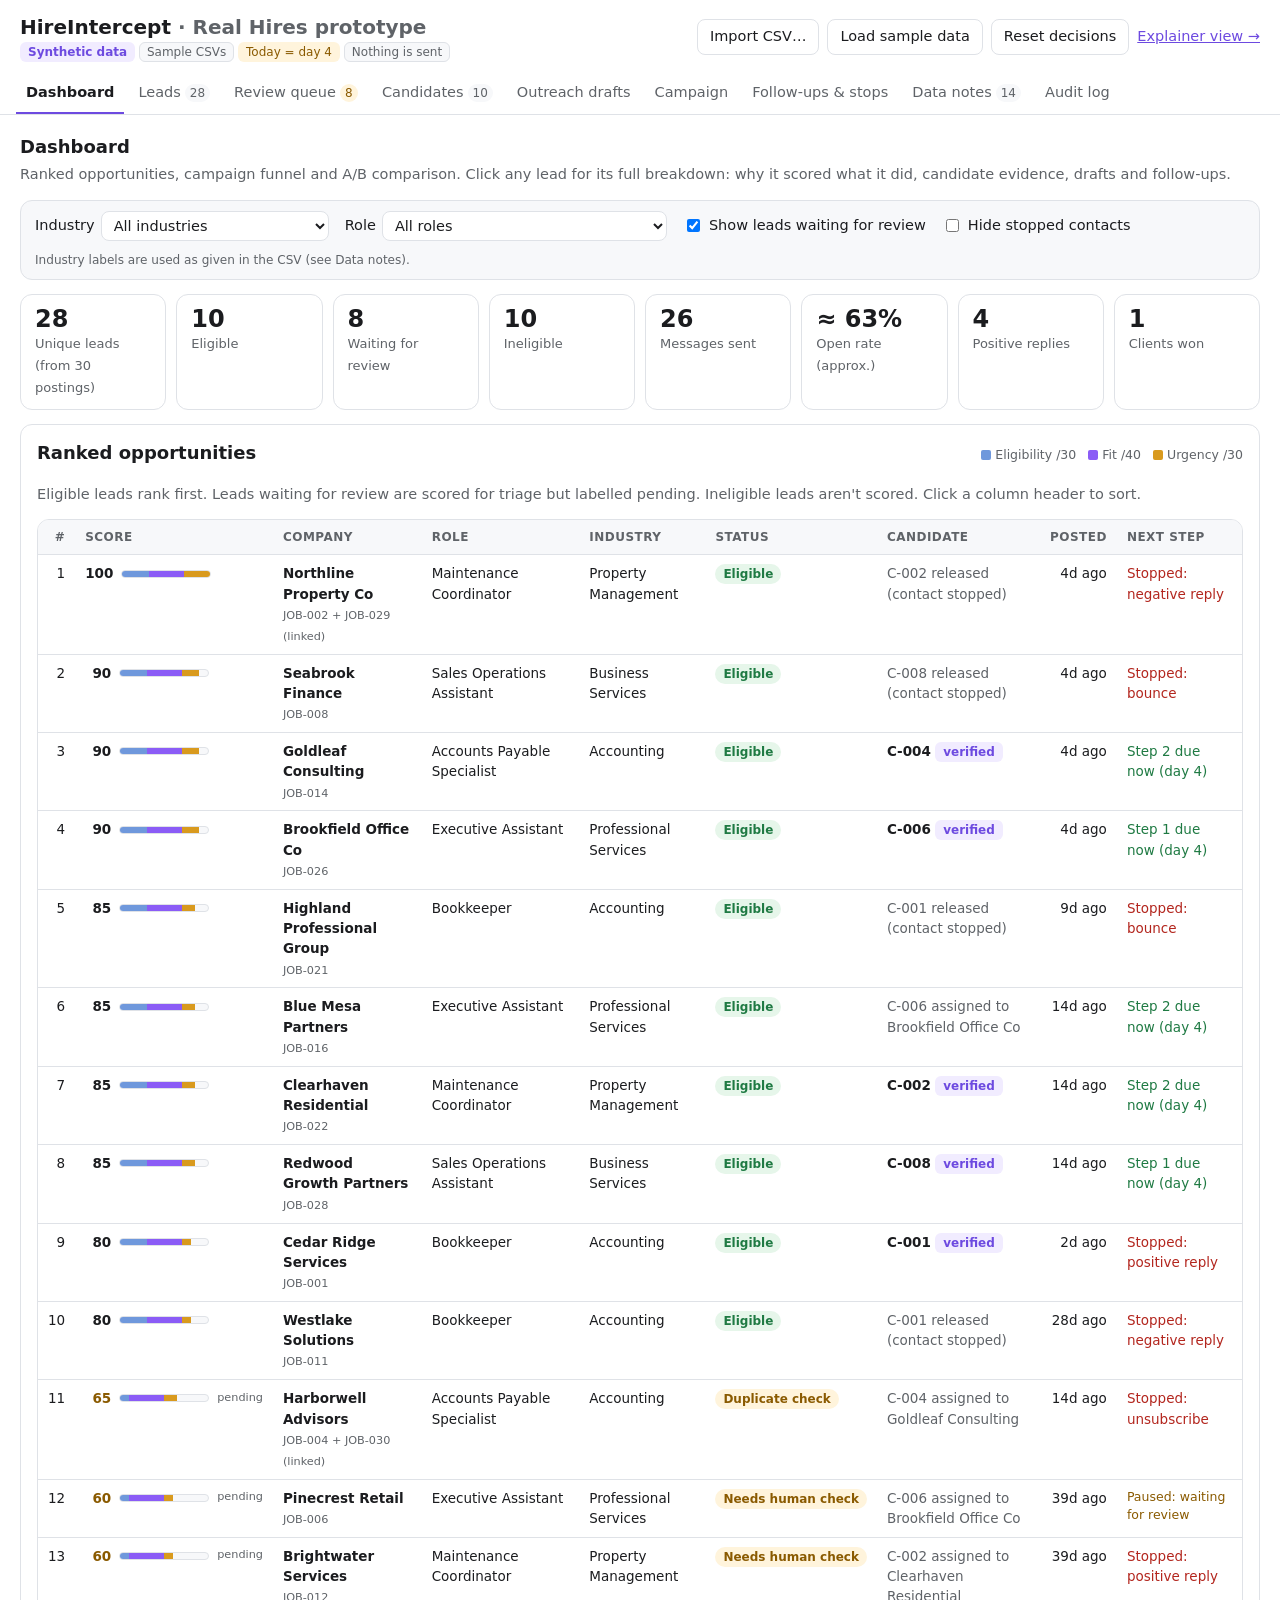
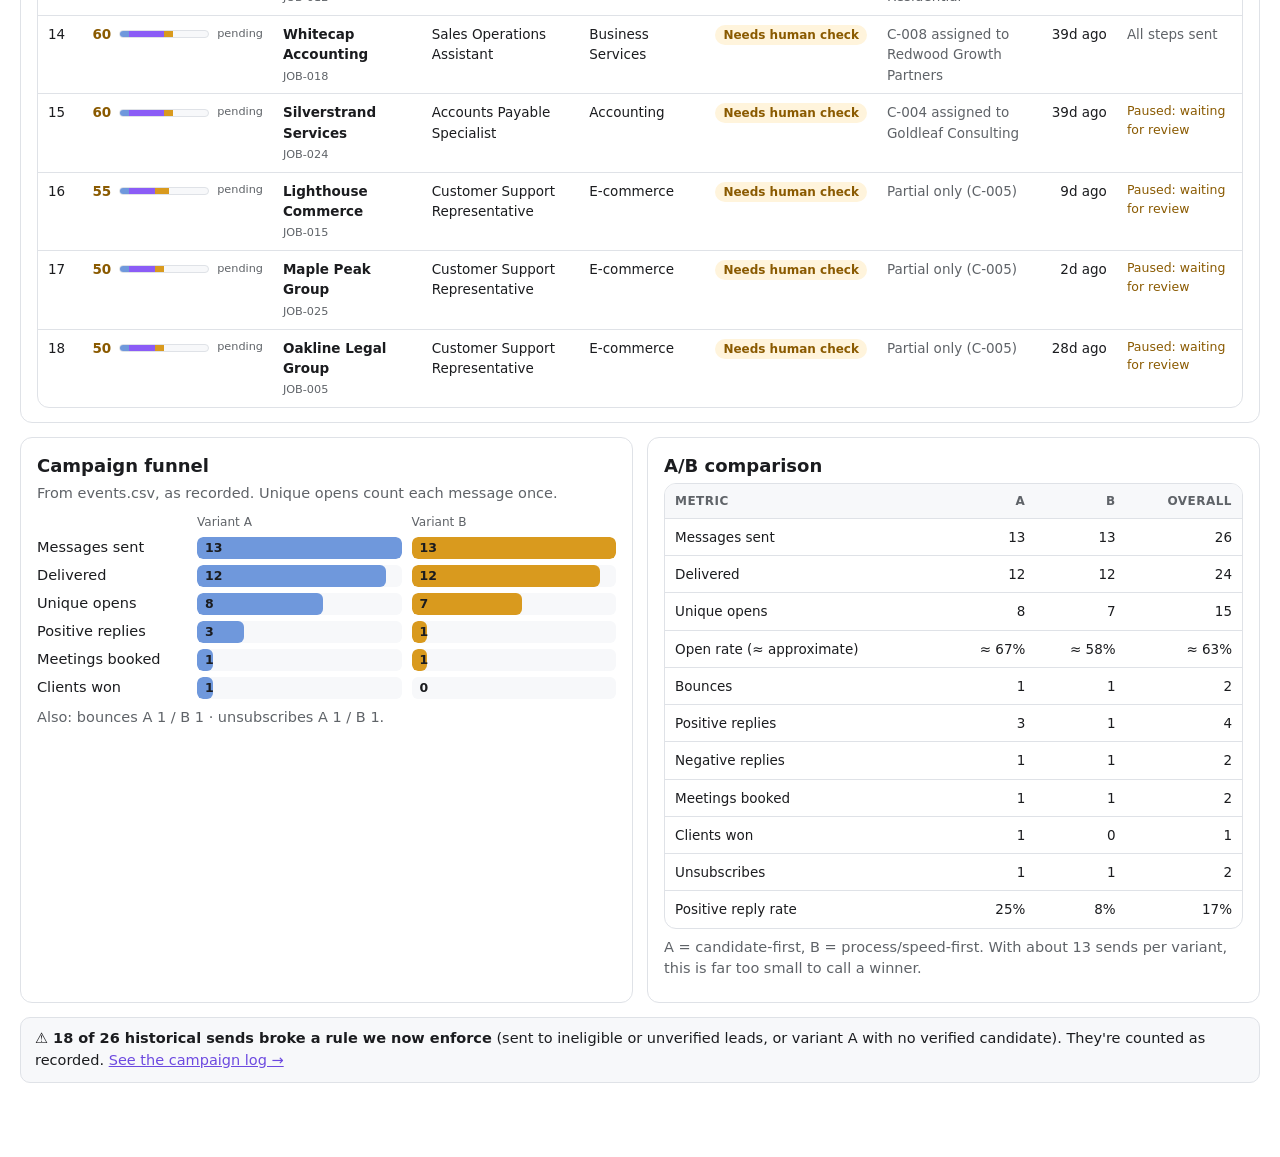
==== Actual build demo/index.html @ b1de64bb "front UI" ====
<!doctype html>
<html lang="en">
<head>
<meta charset="utf-8">
<meta name="viewport" content="width=device-width, initial-scale=1">
<!-- S4: no network calls. Only this folder's own scripts and styles can load. -->
<meta http-equiv="Content-Security-Policy" content="default-src 'none'; script-src 'self' file:; style-src 'self' file:; img-src 'self' data:; connect-src 'none'; form-action 'none'; base-uri 'none'">
<title>HireIntercept</title>
<link rel="stylesheet" href="styles.css">
</head>
<body>
<header class="top">
  <div class="bar-row">
    <div class="brand">
      <h1>HireIntercept <span class="muted">· Real Hires prototype</span></h1>
      <small id="source"></small>
    </div>
    <div class="actions">
      <button id="import-btn" title="Import jobs, candidates or events CSV files. The type is detected from the header row.">Import CSV…</button>
      <input id="import-file" type="file" accept=".csv,text/csv" multiple hidden>
      <button id="sample-btn" title="Go back to the embedded sample files">Load sample data</button>
      <button id="reset-btn" title="Clear reviewer decisions, candidate moves and simulated events">Reset decisions</button>
      <a href="explainer.html">Explainer view →</a>
    </div>
  </div>
  <nav class="tabs" id="tabs" aria-label="Sections"></nav>
</header>
<main id="main"><p class="muted">Loading…</p></main>
<dialog id="lead-dialog" aria-label="Lead details"></dialog>

<script src="js/rules.js"></script>
<script src="js/csv.js"></script>
<script src="js/sample-data.js"></script>
<script src="js/sources.js"></script>
<script src="js/normalize.js"></script>
<script src="js/dedup.js"></script>
<script src="js/eligibility.js"></script>
<script src="js/matching.js"></script>
<script src="js/scoring.js"></script>
<script src="js/campaign.js"></script>
<script src="js/assignment.js"></script>
<script src="js/followups.js"></script>
<script src="js/metrics.js"></script>
<script src="js/outreach.js"></script>
<script src="js/quality.js"></script>
<script src="js/pipeline.js"></script>
<script src="js/store.js"></script>
<script src="js/ui.js"></script>
<script src="js/app.js"></script>
</body>
</html>
---- Actual build demo/styles.css ----
/* HireIntercept prototype: shared styles for index.html and explainer.html */
:root {
  --bg: #ffffff; --fg: #1b1c1f; --muted: #5f6368; --line: #dfe2e7; --panel: #f7f8fa; --box: #ffffff;
  --accent: #6d4ae0; --accent-bg: #f1ecff;
  --ok: #1f7a43; --ok-bg: #e6f6ea; --warn: #8a5a00; --warn-bg: #fff4dc; --no: #6b6f76; --no-bg: #eef0f4;
  --bad: #b3261e; --bad-bg: #fdecea;
  --e: #6f98dc; --f: #8b5cf6; --u: #d99a1e;
}
@media (prefers-color-scheme: dark) {
  :root:not([data-theme="light"]) {
    --bg: #16171a; --fg: #ececec; --muted: #a3a7ae; --line: #33363c; --panel: #1d1f23; --box: #202226;
    --accent: #a98bf7; --accent-bg: #2c2140;
    --ok: #6fd296; --ok-bg: #1b3324; --warn: #e3ae45; --warn-bg: #3a2f17; --no: #a3a7ae; --no-bg: #26282d;
    --bad: #f28b82; --bad-bg: #3b1d1b;
  }
}
:root[data-theme="dark"] {
  --bg: #16171a; --fg: #ececec; --muted: #a3a7ae; --line: #33363c; --panel: #1d1f23; --box: #202226;
  --accent: #a98bf7; --accent-bg: #2c2140;
  --ok: #6fd296; --ok-bg: #1b3324; --warn: #e3ae45; --warn-bg: #3a2f17; --no: #a3a7ae; --no-bg: #26282d;
  --bad: #f28b82; --bad-bg: #3b1d1b;
}

* { box-sizing: border-box; }
html { -webkit-text-size-adjust: 100%; }
body { margin: 0; background: var(--bg); color: var(--fg); font: 14.5px/1.5 system-ui, -apple-system, "Segoe UI", sans-serif; }
a { color: var(--accent); }
button, select, input { font: inherit; color: inherit; }
button { cursor: pointer; border: 1px solid var(--line); background: var(--box); border-radius: 8px; padding: 6px 12px; }
button:hover { border-color: var(--accent); }
button.primary { background: var(--accent); border-color: var(--accent); color: #fff; }
button.small { padding: 3px 9px; font-size: 13px; }
button:focus-visible, a:focus-visible, tr:focus-visible, select:focus-visible { outline: 2px solid var(--accent); outline-offset: 2px; }
select, input[type="number"] { border: 1px solid var(--line); background: var(--box); border-radius: 8px; padding: 5px 8px; }
h1 { font-size: 20px; margin: 0; }
h2 { font-size: 18px; margin: 0 0 4px; }
h3 { font-size: 15px; margin: 0 0 6px; }
p { margin: 0 0 8px; }
.muted { color: var(--muted); }
small { color: var(--muted); }

/* header + tabs */
header.top { position: sticky; top: 0; z-index: 5; background: var(--bg); border-bottom: 1px solid var(--line); }
.bar-row { display: flex; flex-wrap: wrap; gap: 10px 16px; align-items: center; justify-content: space-between; padding: 12px 20px; }
.bar-row .actions { display: flex; flex-wrap: wrap; gap: 8px; align-items: center; }
.brand small { display: block; }
nav.tabs { display: flex; gap: 4px; overflow-x: auto; padding: 0 16px; scrollbar-width: thin; }
nav.tabs button { border: 0; border-bottom: 2px solid transparent; border-radius: 0; background: none; padding: 8px 10px; white-space: nowrap; color: var(--muted); }
nav.tabs button.on { color: var(--fg); border-bottom-color: var(--accent); font-weight: 600; }
nav.tabs .count { display: inline-block; min-width: 18px; padding: 0 5px; margin-left: 4px; border-radius: 9px; background: var(--panel); font-size: 12px; text-align: center; }
nav.tabs .count.warn { background: var(--warn-bg); color: var(--warn); }

main { max-width: 1280px; margin: 0 auto; padding: 18px 20px 60px; }
section.view > .intro { margin-bottom: 14px; }
.grid { display: grid; gap: 14px; }
.cols-2 { grid-template-columns: repeat(auto-fit, minmax(340px, 1fr)); }
.cols-3 { grid-template-columns: repeat(auto-fit, minmax(260px, 1fr)); }
.card { background: var(--box); border: 1px solid var(--line); border-radius: 12px; padding: 14px 16px; min-width: 0; }
.card.soft { background: var(--panel); }
.card + .card { margin-top: 0; }
.stack > * + * { margin-top: 14px; }

/* KPI tiles */
.kpis { display: grid; grid-template-columns: repeat(auto-fit, minmax(140px, 1fr)); gap: 10px; margin-bottom: 14px; }
.kpi { border: 1px solid var(--line); border-radius: 12px; padding: 10px 14px; background: var(--box); }
.kpi b { display: block; font-size: 24px; line-height: 1.2; font-variant-numeric: tabular-nums; }
.kpi span { color: var(--muted); font-size: 13px; }

/* filters */
.filters { display: flex; flex-wrap: wrap; gap: 10px 16px; align-items: center; margin-bottom: 14px; padding: 10px 14px; border: 1px solid var(--line); border-radius: 12px; background: var(--panel); }
.filters label { display: flex; gap: 6px; align-items: center; }
.chips { display: flex; flex-wrap: wrap; gap: 6px; }
.chips button { border-radius: 999px; padding: 3px 11px; font-size: 13px; }
.chips button.on { border-color: var(--accent); color: var(--accent); font-weight: 600; }

/* tables */
.table-wrap { overflow-x: auto; border: 1px solid var(--line); border-radius: 12px; }
table { border-collapse: collapse; width: 100%; font-size: 13.5px; }
th, td { text-align: left; padding: 8px 10px; border-bottom: 1px solid var(--line); vertical-align: top; }
tbody tr:last-child td { border-bottom: 0; }
th { font-size: 12px; text-transform: uppercase; letter-spacing: .04em; color: var(--muted); background: var(--panel); white-space: nowrap; }
th.sortable { cursor: pointer; }
th.sortable:hover { color: var(--fg); }
table.click tbody tr { cursor: pointer; }
table.click tbody tr:hover { background: var(--panel); }
td.num, th.num { text-align: right; font-variant-numeric: tabular-nums; white-space: nowrap; }
ul.checks { list-style: none; padding-left: 0; }
tr.dim td { color: var(--muted); }

/* badges, tags, flags */
.badge { display: inline-block; padding: 1px 8px; border-radius: 999px; font-size: 12px; font-weight: 600; white-space: nowrap; }
.badge.ok { background: var(--ok-bg); color: var(--ok); }
.badge.warn { background: var(--warn-bg); color: var(--warn); }
.badge.no { background: var(--no-bg); color: var(--no); }
.badge.bad { background: var(--bad-bg); color: var(--bad); }
.tag { display: inline-block; padding: 0 7px; border-radius: 6px; font-size: 12px; background: var(--panel); border: 1px solid var(--line); white-space: nowrap; }
.tag.synthetic { background: var(--accent-bg); color: var(--accent); border-color: transparent; font-weight: 600; }
.tag.assume { background: var(--warn-bg); color: var(--warn); border-color: transparent; }
.flag { display: inline-block; color: var(--warn); font-size: 12.5px; }
.flags { margin: 4px 0 0; padding-left: 0; list-style: none; }
.flags li { color: var(--warn); font-size: 12.5px; }
.flags li::before { content: "⚠ "; }
ul.plain { margin: 4px 0; padding-left: 18px; }
ul.plain li { margin: 2px 0; }
.ev { color: var(--ok); }
.gap { color: var(--bad); }

/* score bar */
.score { display: inline-flex; align-items: center; gap: 8px; white-space: nowrap; }
.score b { min-width: 26px; text-align: right; font-variant-numeric: tabular-nums; }
.score .bar { display: inline-flex; width: 90px; height: 8px; border-radius: 4px; background: var(--panel); overflow: hidden; border: 1px solid var(--line); }
.score .bar i { display: block; height: 100%; }
.score .bar i.e { background: var(--e); } .score .bar i.f { background: var(--f); } .score .bar i.u { background: var(--u); }
.score.pending b { color: var(--warn); }
.legend { display: inline-flex; gap: 12px; font-size: 12.5px; color: var(--muted); }
.legend i { display: inline-block; width: 10px; height: 10px; border-radius: 2px; margin-right: 4px; vertical-align: -1px; }

/* score breakdown */
.parts { display: grid; gap: 8px; }
.part { display: grid; grid-template-columns: 120px 60px 1fr; gap: 10px; align-items: start; }
.part b { font-variant-numeric: tabular-nums; }

/* funnel bars */
.funnel-row { display: grid; grid-template-columns: 150px 1fr 1fr; gap: 10px; align-items: center; margin: 6px 0; }
.hbar { position: relative; height: 22px; background: var(--panel); border-radius: 6px; overflow: hidden; }
.hbar i { position: absolute; left: 0; top: 0; bottom: 0; border-radius: 6px; }
.hbar.a i { background: var(--e); } .hbar.b i { background: var(--u); }
.hbar span { position: relative; padding-left: 8px; line-height: 22px; font-size: 12.5px; font-weight: 600; font-variant-numeric: tabular-nums; }

/* drafts */
.draft { white-space: pre-wrap; font-size: 13.5px; background: var(--panel); border: 1px solid var(--line); border-radius: 10px; padding: 10px 12px; margin: 6px 0; }
.draft-head { display: flex; justify-content: space-between; gap: 8px; align-items: baseline; flex-wrap: wrap; }
.unavailable { border: 1px dashed var(--line); border-radius: 10px; padding: 10px 12px; color: var(--muted); }

/* steps */
.steps { display: flex; flex-wrap: wrap; gap: 6px; }
.step { border-radius: 8px; padding: 2px 8px; font-size: 12.5px; border: 1px solid var(--line); white-space: nowrap; }
.step.sent { background: var(--panel); }
.step.due { background: var(--ok-bg); color: var(--ok); border-color: transparent; font-weight: 600; }
.step.scheduled { background: var(--box); }
.step.cancelled { background: var(--bad-bg); color: var(--bad); border-color: transparent; text-decoration: line-through; }
.step.paused { background: var(--warn-bg); color: var(--warn); border-color: transparent; }

/* review cards */
.review { border-left: 4px solid var(--u); }
.compare { display: grid; grid-template-columns: 150px repeat(auto-fit, minmax(140px, 1fr)); gap: 0; border: 1px solid var(--line); border-radius: 10px; overflow: hidden; margin: 8px 0; font-size: 13px; }
.compare > div { padding: 5px 8px; border-bottom: 1px solid var(--line); }
.compare .k { color: var(--muted); background: var(--panel); }
.compare .diff { background: var(--warn-bg); color: var(--warn); font-weight: 600; }
.btns { display: flex; flex-wrap: wrap; gap: 8px; margin-top: 8px; }

/* banner + dialog */
.banner { padding: 10px 14px; border-radius: 10px; margin-bottom: 14px; border: 1px solid var(--line); background: var(--panel); }
.banner.error { background: var(--bad-bg); color: var(--bad); border-color: transparent; }
.banner.info { background: var(--accent-bg); border-color: transparent; }
dialog { width: min(980px, calc(100vw - 32px)); max-height: calc(100vh - 48px); border: 1px solid var(--line); border-radius: 14px; padding: 0; background: var(--bg); color: var(--fg); }
dialog::backdrop { background: rgba(0, 0, 0, .45); }
.dlg-head { position: sticky; top: 0; background: var(--bg); padding: 14px 18px; border-bottom: 1px solid var(--line); display: flex; justify-content: space-between; gap: 12px; align-items: start; z-index: 1; }
.dlg-body { padding: 16px 18px 22px; }
.dlg-body > section + section { margin-top: 18px; }
.kv { display: grid; grid-template-columns: 150px 1fr; gap: 4px 12px; font-size: 13.5px; }
.kv dt { color: var(--muted); }
.kv dd { margin: 0; }

/* explainer */
.ex-flow { display: flex; flex-wrap: wrap; gap: 6px; align-items: center; margin: 10px 0 18px; }
.ex-flow button { border-radius: 999px; font-size: 13px; padding: 4px 11px; }
.ex-flow .arrow { color: var(--muted); }
.ex { border: 1px solid var(--line); border-radius: 14px; padding: 16px 18px; background: var(--box); scroll-margin-top: 120px; }
.ex + .ex { margin-top: 16px; }
.ex-head { display: flex; justify-content: space-between; gap: 10px; flex-wrap: wrap; align-items: baseline; }
.ex .layer { font-size: 12px; text-transform: uppercase; letter-spacing: .06em; color: var(--accent); font-weight: 700; }
.iro { display: grid; grid-template-columns: repeat(auto-fit, minmax(220px, 1fr)); gap: 10px; margin: 10px 0; }
.iro > div { overflow-wrap: anywhere; border: 1px solid var(--line); border-radius: 10px; padding: 10px 12px; background: var(--panel); }
.iro h4 { margin: 0 0 4px; font-size: 12px; text-transform: uppercase; letter-spacing: .05em; color: var(--muted); }
.meta { display: grid; grid-template-columns: repeat(auto-fit, minmax(220px, 1fr)); gap: 8px 16px; font-size: 13px; }
.meta code { font-size: 12.5px; }
code { background: var(--panel); border: 1px solid var(--line); border-radius: 5px; padding: 0 4px; font-size: 12.5px; }

@media (max-width: 640px) {
  header.top { position: static; }
  .bar-row { padding: 10px 16px; }
  main { padding: 14px 16px 50px; }
  .funnel-row { grid-template-columns: 1fr; gap: 4px; }
  .part { grid-template-columns: 1fr 50px; }
  .part span:last-child { grid-column: 1 / -1; }
  .kv { grid-template-columns: 1fr; }
  .compare { grid-template-columns: 110px repeat(auto-fit, minmax(100px, 1fr)); }
}
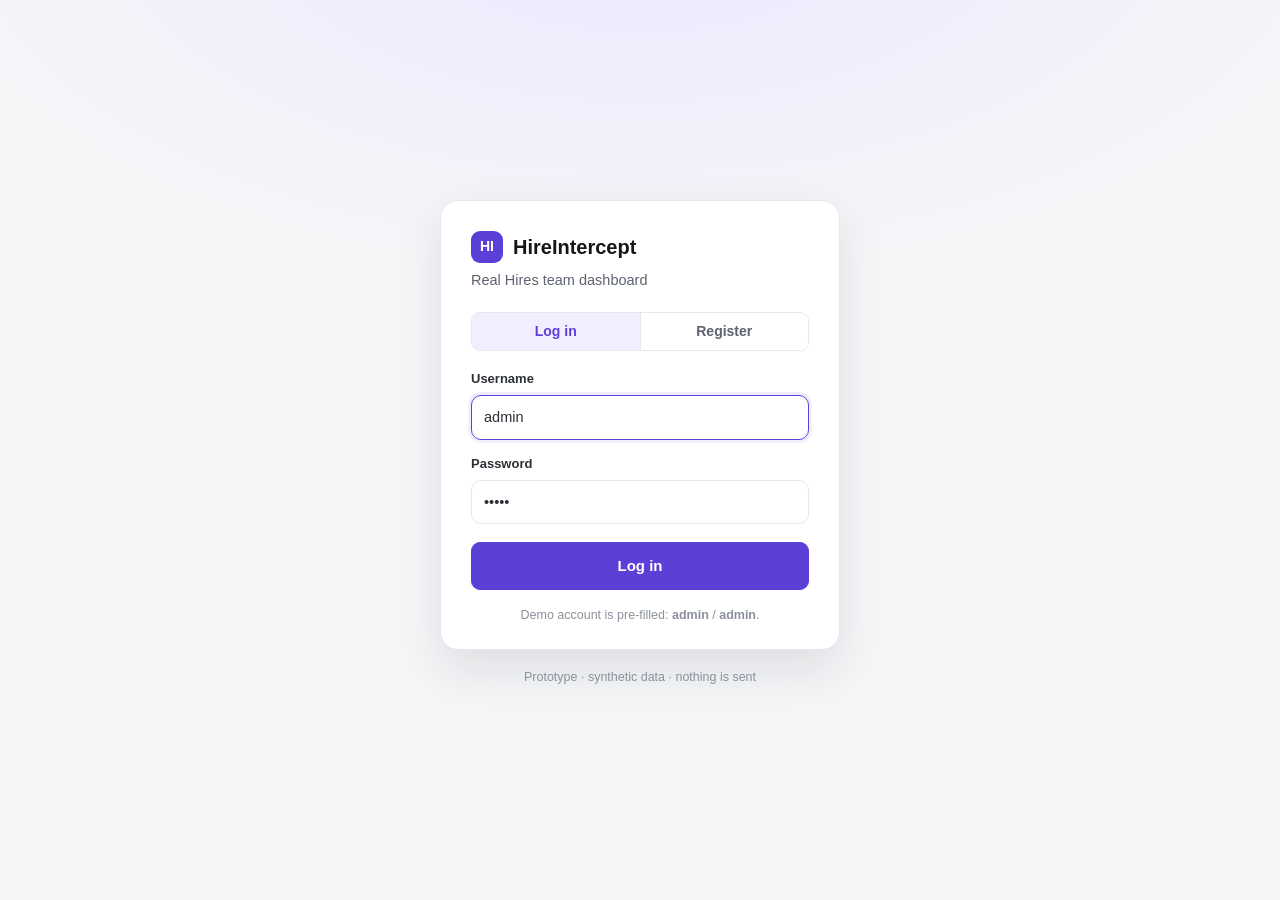
==== commit e7b9b2c6: "final build" ====
--- a/Actual build demo/index.html
+++ b/Actual build demo/index.html
@@ -3,31 +3,72 @@
 <head>
 <meta charset="utf-8">
 <meta name="viewport" content="width=device-width, initial-scale=1">
+<meta name="color-scheme" content="light">
+<!-- The product, built from the separate files in this folder. tools/build-product.js bundles this page into ../App-product.html. -->
 <!-- S4: no network calls. Only this folder's own scripts and styles can load. -->
 <meta http-equiv="Content-Security-Policy" content="default-src 'none'; script-src 'self' file:; style-src 'self' file:; img-src 'self' data:; connect-src 'none'; form-action 'none'; base-uri 'none'">
 <title>HireIntercept</title>
-<link rel="stylesheet" href="styles.css">
+<link rel="stylesheet" href="product/product.css">
 </head>
 <body>
-<header class="top">
-  <div class="bar-row">
-    <div class="brand">
-      <h1>HireIntercept <span class="muted">· Real Hires prototype</span></h1>
-      <small id="source"></small>
+<!-- Sign-in screen. A demo gate only: it runs in the browser, so it is not real security. -->
+<div class="auth" id="auth">
+  <div class="auth-card">
+    <div class="brand auth-brand"><span class="logo">HI</span>HireIntercept</div>
+    <p class="auth-sub">Real Hires team dashboard</p>
+    <div class="seg auth-tabs" role="tablist">
+      <button id="tab-login" class="on" role="tab" aria-selected="true">Log in</button>
+      <button id="tab-register" role="tab" aria-selected="false">Register</button>
     </div>
-    <div class="actions">
-      <button id="import-btn" title="Import jobs, candidates or events CSV files. The type is detected from the header row.">Import CSV…</button>
-      <input id="import-file" type="file" accept=".csv,text/csv" multiple hidden>
-      <button id="sample-btn" title="Go back to the embedded sample files">Load sample data</button>
-      <button id="reset-btn" title="Clear reviewer decisions, candidate moves and simulated events">Reset decisions</button>
-      <a href="explainer.html">Explainer view →</a>
+
+    <form id="login-form" class="auth-form" autocomplete="off" novalidate>
+      <label>Username<input id="login-user" name="username" value="admin" autocomplete="off" required></label>
+      <label>Password<input id="login-pass" name="password" type="password" value="admin" autocomplete="off" required></label>
+      <div class="auth-msg" id="login-msg" role="alert" hidden></div>
+      <button class="btn primary auth-submit" type="submit">Log in</button>
+      <p class="auth-hint">Demo account is pre-filled: <b>admin</b> / <b>admin</b>.</p>
+    </form>
+
+    <form id="register-form" class="auth-form" autocomplete="off" novalidate hidden>
+      <label>Full name<input id="reg-name" autocomplete="off" required></label>
+      <label>Work email<input id="reg-email" type="email" autocomplete="off" required></label>
+      <label>Username<input id="reg-user" autocomplete="off" required></label>
+      <label>Password<input id="reg-pass" type="password" autocomplete="off" required></label>
+      <label>Confirm password<input id="reg-pass2" type="password" autocomplete="off" required></label>
+      <div class="auth-msg" id="reg-msg" role="alert" hidden></div>
+      <button class="btn primary auth-submit" type="submit">Create account</button>
+      <p class="auth-hint">Sample page. New accounts can't be created in this prototype, so use the demo account to log in.</p>
+    </form>
+  </div>
+  <p class="auth-foot">Prototype · synthetic data · nothing is sent</p>
+</div>
+
+<div id="app" hidden>
+<div class="topbar">
+  <div class="topbar-in">
+    <div class="brand"><span class="logo">HI</span>HireIntercept <small>Dashboard</small></div>
+    <nav class="tabs" id="tabs" aria-label="Sections"></nav>
+    <div class="top-right">
+      <span class="chip hide-sm">Synthetic data · nothing is sent</span>
+      <div class="menu-wrap">
+        <button class="btn" id="data-btn" aria-haspopup="true">Data ▾</button>
+        <div class="menu" id="data-menu" hidden>
+          <button id="m-notes">Data notes <span class="count" id="notes-count">0</span></button>
+          <hr>
+          <button id="m-reset">Reset employee decisions</button>
+          <hr>
+          <button id="m-logout">Log out <span class="faint" id="who"></span></button>
+        </div>
+      </div>
     </div>
   </div>
-  <nav class="tabs" id="tabs" aria-label="Sections"></nav>
-</header>
+</div>
 <main id="main"><p class="muted">Loading…</p></main>
-<dialog id="lead-dialog" aria-label="Lead details"></dialog>
-
+</div>
+<div class="backdrop" id="backdrop" hidden></div>
+<aside class="drawer" id="drawer" tabindex="-1" aria-label="Lead details" hidden></aside>
+<div class="modal" id="modal" role="dialog" aria-label="Data notes" hidden></div>
+<div class="toast" id="toast" role="status" hidden></div>
 <script src="js/rules.js"></script>
 <script src="js/csv.js"></script>
 <script src="js/sample-data.js"></script>
@@ -44,8 +85,9 @@
 <script src="js/outreach.js"></script>
 <script src="js/quality.js"></script>
 <script src="js/pipeline.js"></script>
+<script src="product/product-config.js"></script>
 <script src="js/store.js"></script>
 <script src="js/ui.js"></script>
-<script src="js/app.js"></script>
+<script src="product/product.js"></script>
 </body>
 </html>
--- a/Actual build demo/product/product.css
+++ b/Actual build demo/product/product.css
@@ -0,0 +1,224 @@
+/* App-product.html styles. Light only. Inlined into the single file by tools/build-product.js */
+:root {
+  --bg: #f5f6f8; --card: #ffffff; --fg: #14161a; --text: #2b2f36; --muted: #5d6470; --faint: #8b919c;
+  --border: #e4e7ec; --hover: #f7f8fa; --accent: #5b3fd6; --accent-soft: #f2eeff;
+  --ok: #17804c; --ok-soft: #e7f6ee; --warn: #9a6400; --warn-soft: #fff4dc; --bad: #c0392b; --bad-soft: #fdecea;
+  --no: #6b7280; --no-soft: #f0f1f4; --a: #4f7fdc; --b: #e0a12c;
+  --e: #6f98dc; --f: #8b6cf6; --u: #e0a12c;
+  --shadow-sm: 0 1px 2px rgba(20, 22, 26, .05);
+  --shadow: 0 18px 48px rgba(20, 22, 26, .18);
+  --font: "Segoe UI Variable Text", "Segoe UI", Inter, -apple-system, BlinkMacSystemFont, Roboto, "Helvetica Neue", Arial, sans-serif;
+  --font-display: "Segoe UI Variable Display", "Segoe UI", Inter, -apple-system, BlinkMacSystemFont, Roboto, "Helvetica Neue", Arial, sans-serif;
+  color-scheme: light;
+}
+* { box-sizing: border-box; }
+html { -webkit-text-size-adjust: 100%; }
+body { margin: 0; background: var(--bg); color: var(--text); font: 14.5px/1.55 var(--font); -webkit-font-smoothing: antialiased; }
+h1, h2, h3 { font-family: var(--font-display); color: var(--fg); margin: 0; }
+button, select, input { font: inherit; color: inherit; }
+button { cursor: pointer; }
+:focus-visible { outline: 2px solid var(--accent); outline-offset: 2px; }
+.muted { color: var(--muted); }
+.faint { color: var(--faint); }
+
+/* top bar */
+.topbar { position: sticky; top: 0; z-index: 20; background: var(--card); border-bottom: 1px solid var(--border); }
+.topbar-in { max-width: 1320px; margin: 0 auto; padding: 0 24px; height: 60px; display: flex; align-items: center; gap: 24px; }
+.brand { display: flex; align-items: center; gap: 10px; font-family: var(--font-display); font-weight: 700; font-size: 17px; color: var(--fg); white-space: nowrap; }
+.brand .logo { width: 26px; height: 26px; border-radius: 8px; background: var(--accent); display: grid; place-items: center; color: #fff; font-size: 13px; font-weight: 800; }
+.brand small { font-family: var(--font); font-weight: 500; font-size: 13px; color: var(--faint); }
+.tabs { display: flex; gap: 2px; height: 100%; }
+.tabs button { border: 0; background: none; height: 100%; padding: 0 14px; color: var(--muted); font-weight: 600; border-bottom: 2px solid transparent; display: inline-flex; align-items: center; gap: 7px; }
+.tabs button:hover { color: var(--fg); }
+.tabs button.on { color: var(--fg); border-bottom-color: var(--accent); }
+.count { font-size: 11.5px; font-weight: 700; min-width: 20px; padding: 1px 6px; border-radius: 999px; background: var(--no-soft); color: var(--muted); text-align: center; }
+.count.warn { background: var(--warn-soft); color: var(--warn); }
+.top-right { margin-left: auto; display: flex; align-items: center; gap: 10px; }
+.chip { display: inline-flex; align-items: center; gap: 6px; font-size: 12px; font-weight: 600; padding: 3px 10px; border-radius: 999px; background: var(--accent-soft); color: var(--accent); white-space: nowrap; }
+.btn { border: 1px solid var(--border); background: var(--card); border-radius: 9px; padding: 7px 13px; font-weight: 600; font-size: 13.5px; color: var(--text); white-space: nowrap; }
+.btn:hover { background: var(--hover); }
+.btn.primary { background: var(--accent); border-color: var(--accent); color: #fff; }
+.btn.primary:hover { filter: brightness(1.06); }
+.btn.small { padding: 4px 10px; font-size: 12.5px; }
+.btn.ghost { border-color: transparent; background: none; }
+.menu-wrap { position: relative; }
+.menu { position: absolute; right: 0; top: calc(100% + 6px); width: 230px; background: var(--card); border: 1px solid var(--border); border-radius: 12px; box-shadow: var(--shadow); padding: 6px; }
+.menu[hidden] { display: none; }
+.menu button { display: flex; width: 100%; justify-content: space-between; border: 0; background: none; padding: 9px 10px; border-radius: 8px; text-align: left; font-size: 13.5px; }
+.menu button:hover { background: var(--hover); }
+.menu hr { border: 0; border-top: 1px solid var(--border); margin: 6px 4px; }
+
+/* page */
+main { max-width: 1320px; margin: 0 auto; padding: 22px 24px 60px; }
+.page-head { display: flex; flex-wrap: wrap; align-items: flex-end; justify-content: space-between; gap: 12px 20px; margin-bottom: 16px; }
+.page-head h1 { font-size: 24px; font-weight: 700; letter-spacing: -.01em; }
+.page-head p { margin: 2px 0 0; color: var(--muted); }
+.filters { display: flex; flex-wrap: wrap; gap: 8px 12px; align-items: center; }
+.filters select { border: 1px solid var(--border); background: var(--card); border-radius: 9px; padding: 7px 10px; font-size: 13.5px; min-width: 160px; }
+.filters label.check { display: inline-flex; align-items: center; gap: 7px; font-size: 13.5px; color: var(--muted); }
+.card { background: var(--card); border: 1px solid var(--border); border-radius: 14px; box-shadow: var(--shadow-sm); min-width: 0; }
+.card-head { display: flex; justify-content: space-between; align-items: baseline; gap: 12px; padding: 16px 18px 0; flex-wrap: wrap; }
+.card-head h2 { font-size: 16px; font-weight: 650; }
+.card-head span { font-size: 13px; color: var(--faint); }
+.card-body { padding: 12px 18px 18px; }
+.grid-2 { display: grid; grid-template-columns: repeat(auto-fit, minmax(380px, 1fr)); gap: 16px; }
+.stack > * + * { margin-top: 16px; }
+
+/* kpis */
+.kpis { display: grid; grid-template-columns: repeat(auto-fit, minmax(170px, 1fr)); gap: 12px; margin-bottom: 16px; }
+.kpi { background: var(--card); border: 1px solid var(--border); border-radius: 14px; padding: 14px 16px; box-shadow: var(--shadow-sm); }
+.kpi .v { font-family: var(--font-display); font-size: 26px; font-weight: 700; color: var(--fg); line-height: 1.15; font-variant-numeric: tabular-nums; }
+.kpi .l { font-size: 13px; color: var(--muted); }
+
+/* table */
+.tbl { width: 100%; border-collapse: collapse; }
+.tbl th { text-align: left; font-size: 11.5px; letter-spacing: .06em; text-transform: uppercase; color: var(--faint); font-weight: 700; padding: 10px 12px; border-bottom: 1px solid var(--border); white-space: nowrap; }
+.tbl td { padding: 12px; border-bottom: 1px solid var(--border); vertical-align: middle; }
+.tbl tr:last-child td { border-bottom: 0; }
+.tbl tbody tr.click { cursor: pointer; }
+.tbl tbody tr.click:hover { background: var(--hover); }
+.tbl .num { text-align: right; font-variant-numeric: tabular-nums; }
+.tbl .rank { color: var(--faint); font-weight: 600; width: 36px; }
+.co b { color: var(--fg); font-weight: 600; }
+.co div { font-size: 13px; color: var(--muted); }
+.table-wrap { overflow-x: auto; }
+.empty { padding: 30px; text-align: center; color: var(--faint); }
+
+/* score */
+.score { display: inline-flex; align-items: center; gap: 10px; }
+.score b { font-family: var(--font-display); font-size: 16px; min-width: 28px; text-align: right; color: var(--fg); font-variant-numeric: tabular-nums; }
+.score .bar { display: inline-flex; width: 100px; height: 7px; border-radius: 4px; background: var(--no-soft); overflow: hidden; }
+.score .bar i { height: 100%; display: block; }
+.score .bar .e { background: var(--e); } .score .bar .f { background: var(--f); } .score .bar .u { background: var(--u); }
+.score.pending b { color: var(--warn); }
+
+/* status + pills */
+.status { display: inline-block; font-size: 12px; font-weight: 650; padding: 2px 9px; border-radius: 999px; white-space: nowrap; }
+.status.eligible { background: var(--ok-soft); color: var(--ok); }
+.status.needs_check, .status.duplicate_check { background: var(--warn-soft); color: var(--warn); }
+.status.ineligible { background: var(--no-soft); color: var(--no); }
+.pill { display: inline-flex; align-items: center; gap: 5px; font-size: 12.5px; font-weight: 600; padding: 2px 9px; border-radius: 7px; background: var(--no-soft); color: var(--muted); white-space: nowrap; }
+.pill.ok { background: var(--ok-soft); color: var(--ok); }
+.pill.warn { background: var(--warn-soft); color: var(--warn); }
+.pill.bad { background: var(--bad-soft); color: var(--bad); }
+.next.due { color: var(--ok); font-weight: 600; }
+.next.stopped { color: var(--bad); }
+.next.paused { color: var(--warn); }
+.next.muted { color: var(--faint); }
+.seg { display: inline-flex; border: 1px solid var(--border); border-radius: 9px; overflow: hidden; }
+.seg button { border: 0; background: var(--card); padding: 5px 12px; font-size: 13px; font-weight: 600; color: var(--muted); }
+.seg button + button { border-left: 1px solid var(--border); }
+.seg button.on { background: var(--accent-soft); color: var(--accent); }
+
+/* review cards */
+.review-grid { display: grid; grid-template-columns: repeat(auto-fit, minmax(340px, 1fr)); gap: 12px; }
+.review { border: 1px solid var(--border); border-left: 3px solid var(--u); border-radius: 12px; padding: 14px 16px; background: var(--card); }
+.review h3 { font-size: 15px; font-weight: 650; }
+.review .why { margin: 8px 0 10px; font-size: 13.5px; }
+.review .actions { display: flex; flex-wrap: wrap; gap: 8px; }
+.cmp { display: grid; gap: 4px 12px; font-size: 13px; margin: 8px 0 10px; }
+.cmp .k { color: var(--faint); }
+.cmp .diff { color: var(--warn); font-weight: 650; }
+
+/* funnel */
+.fun-row { display: grid; grid-template-columns: 150px 1fr 90px; gap: 14px; align-items: center; padding: 7px 0; }
+.fun-row .lbl { font-size: 13.5px; color: var(--text); }
+.fun-bar { height: 26px; background: var(--no-soft); border-radius: 7px; overflow: hidden; display: flex; }
+.fun-bar i { display: block; height: 100%; }
+.fun-bar .a { background: var(--a); } .fun-bar .b { background: var(--b); }
+.fun-row .n { text-align: right; font-variant-numeric: tabular-nums; font-weight: 650; color: var(--fg); }
+.fun-row .n small { display: block; font-weight: 500; color: var(--faint); font-size: 12px; }
+.legend { display: inline-flex; gap: 14px; font-size: 12.5px; color: var(--muted); }
+.legend i { display: inline-block; width: 10px; height: 10px; border-radius: 3px; margin-right: 5px; vertical-align: -1px; }
+.note { font-size: 13px; color: var(--muted); background: var(--hover); border-radius: 10px; padding: 9px 12px; margin-top: 12px; }
+.note.warn { background: var(--warn-soft); color: var(--warn); }
+.ab-win { font-weight: 700; }
+.list { list-style: none; margin: 0; padding: 0; }
+.list li { padding: 10px 0; border-top: 1px solid var(--border); display: flex; gap: 12px; align-items: flex-start; justify-content: space-between; }
+.list li:first-child { border-top: 0; }
+.list .main { min-width: 0; }
+.list .main b { color: var(--fg); font-weight: 600; }
+.list .main div { font-size: 13px; color: var(--muted); }
+
+/* drawer */
+.backdrop { position: fixed; inset: 0; background: rgba(20, 22, 26, .28); z-index: 40; }
+.drawer { position: fixed; top: 0; right: 0; bottom: 0; width: min(520px, 100vw); background: var(--card); z-index: 41; box-shadow: var(--shadow); display: flex; flex-direction: column; }
+.drawer[hidden], .backdrop[hidden] { display: none; }
+.dr-head { padding: 18px 22px 14px; border-bottom: 1px solid var(--border); }
+.dr-head .row { display: flex; justify-content: space-between; align-items: center; gap: 10px; }
+.dr-head h2 { font-size: 21px; font-weight: 700; margin-top: 8px; letter-spacing: -.01em; }
+.dr-head .sub { color: var(--muted); font-size: 13.5px; }
+.dr-body { padding: 4px 22px 30px; overflow-y: auto; }
+.dr-sec { padding: 18px 0; border-bottom: 1px solid var(--border); }
+.dr-sec:last-child { border-bottom: 0; }
+.dr-sec h3 { font-size: 12px; letter-spacing: .08em; text-transform: uppercase; color: var(--faint); font-weight: 700; margin-bottom: 10px; display: flex; justify-content: space-between; align-items: center; gap: 8px; }
+.total { display: flex; align-items: baseline; gap: 8px; margin-bottom: 10px; }
+.total b { font-family: var(--font-display); font-size: 34px; color: var(--fg); line-height: 1; }
+.part { display: grid; grid-template-columns: 1fr auto; gap: 2px 10px; padding: 8px 0; }
+.part .name { font-weight: 600; color: var(--fg); font-size: 13.5px; }
+.part .pts { font-variant-numeric: tabular-nums; font-weight: 650; font-size: 13.5px; }
+.part .meter { grid-column: 1 / -1; height: 6px; background: var(--no-soft); border-radius: 3px; overflow: hidden; }
+.part .meter i { display: block; height: 100%; border-radius: 3px; }
+.part .why { grid-column: 1 / -1; font-size: 13px; color: var(--muted); }
+.ev { list-style: none; margin: 6px 0 0; padding: 0; font-size: 13.5px; }
+.ev li { padding: 3px 0 3px 22px; position: relative; }
+.ev li::before { position: absolute; left: 2px; font-weight: 700; }
+.ev li.y::before { content: "✓"; color: var(--ok); }
+.ev li.n::before { content: "✕"; color: var(--bad); }
+.cand { border: 1px solid var(--border); border-radius: 12px; padding: 12px 14px; }
+.cand .top { display: flex; justify-content: space-between; align-items: center; gap: 8px; }
+.cand .top b { color: var(--fg); }
+.mail { border: 1px solid var(--border); border-radius: 12px; overflow: hidden; }
+.mail .subj { padding: 10px 14px; border-bottom: 1px solid var(--border); background: var(--hover); font-weight: 600; font-size: 13.5px; color: var(--fg); }
+.mail .body { padding: 12px 14px; white-space: pre-wrap; font-size: 13.5px; line-height: 1.6; }
+.mail-meta { font-size: 12.5px; color: var(--faint); margin-top: 6px; }
+.unavail { border: 1px dashed var(--border); border-radius: 12px; padding: 14px; color: var(--muted); font-size: 13.5px; }
+.timeline { list-style: none; margin: 0; padding: 0; }
+.timeline li { display: grid; grid-template-columns: 70px 1fr; gap: 10px; padding: 7px 0; font-size: 13.5px; align-items: start; }
+.timeline .d { color: var(--faint); font-variant-numeric: tabular-nums; }
+.check-line { font-size: 13px; margin-top: 8px; padding: 8px 10px; border-radius: 9px; }
+.check-line.ok { background: var(--ok-soft); color: var(--ok); }
+.check-line.stop { background: var(--bad-soft); color: var(--bad); }
+.check-line.paused { background: var(--warn-soft); color: var(--warn); }
+.actions-bar { display: flex; flex-wrap: wrap; gap: 8px; margin-top: 12px; }
+
+/* modal + toast */
+.modal { position: fixed; z-index: 50; top: 8vh; left: 50%; transform: translateX(-50%); width: min(680px, calc(100vw - 32px)); max-height: 84vh; overflow: auto; background: var(--card); border-radius: 16px; box-shadow: var(--shadow); padding: 20px 22px; }
+.modal[hidden] { display: none; }
+.modal h2 { font-size: 19px; margin-bottom: 4px; }
+.modal h3 { font-size: 13px; letter-spacing: .06em; text-transform: uppercase; color: var(--faint); margin: 16px 0 6px; }
+.modal ul { margin: 0; padding-left: 18px; }
+.modal li { margin: 4px 0; font-size: 13.5px; }
+.toast { position: fixed; z-index: 60; bottom: 22px; left: 50%; transform: translateX(-50%); background: #1d1f24; color: #fff; padding: 10px 16px; border-radius: 10px; font-size: 13.5px; box-shadow: var(--shadow); max-width: calc(100vw - 32px); }
+.toast.error { background: var(--bad); }
+.toast[hidden] { display: none; }
+
+/* sign-in */
+.auth { min-height: 100vh; display: flex; flex-direction: column; align-items: center; justify-content: center; padding: 32px 16px; background: radial-gradient(1200px 600px at 50% -10%, #ece7ff 0%, var(--bg) 60%); }
+.auth[hidden], #app[hidden] { display: none; }
+.auth-card { width: 100%; max-width: 400px; background: var(--card); border: 1px solid var(--border); border-radius: 18px; box-shadow: 0 20px 50px rgba(20, 22, 26, .10); padding: 30px 30px 24px; }
+.auth-brand { font-size: 20px; }
+.auth-brand .logo { width: 32px; height: 32px; font-size: 14px; border-radius: 9px; }
+.auth-sub { color: var(--muted); margin: 6px 0 20px; }
+.auth-tabs { display: flex; width: 100%; margin-bottom: 18px; }
+.auth-tabs button { flex: 1; padding: 8px 12px; font-size: 14px; }
+.auth-form { display: grid; gap: 14px; }
+.auth-form[hidden] { display: none; }
+.auth-form label { display: grid; gap: 6px; font-size: 13px; font-weight: 600; color: var(--text); }
+.auth-form input { border: 1px solid var(--border); border-radius: 10px; padding: 10px 12px; font-size: 14.5px; background: #fff; font-weight: 400; }
+.auth-form input:focus { outline: none; border-color: var(--accent); box-shadow: 0 0 0 3px var(--accent-soft); }
+.auth-submit { width: 100%; padding: 11px; font-size: 15px; margin-top: 4px; }
+.auth-hint { margin: 2px 0 0; font-size: 12.5px; color: var(--faint); text-align: center; }
+.auth-msg { font-size: 13px; padding: 9px 11px; border-radius: 9px; background: var(--bad-soft); color: var(--bad); }
+.auth-msg.info { background: var(--accent-soft); color: var(--accent); }
+.auth-msg[hidden] { display: none; }
+.auth-foot { margin-top: 18px; font-size: 12.5px; color: var(--faint); }
+
+@media (max-width: 760px) {
+  .topbar-in { height: auto; flex-wrap: wrap; padding: 10px 16px 0; gap: 8px 14px; }
+  .tabs { order: 3; width: 100%; height: 44px; overflow-x: auto; }
+  main { padding: 16px 16px 50px; }
+  .grid-2, .review-grid { grid-template-columns: 1fr; }
+  .fun-row { grid-template-columns: 110px 1fr 64px; gap: 8px; }
+  .hide-sm { display: none; }
+}
